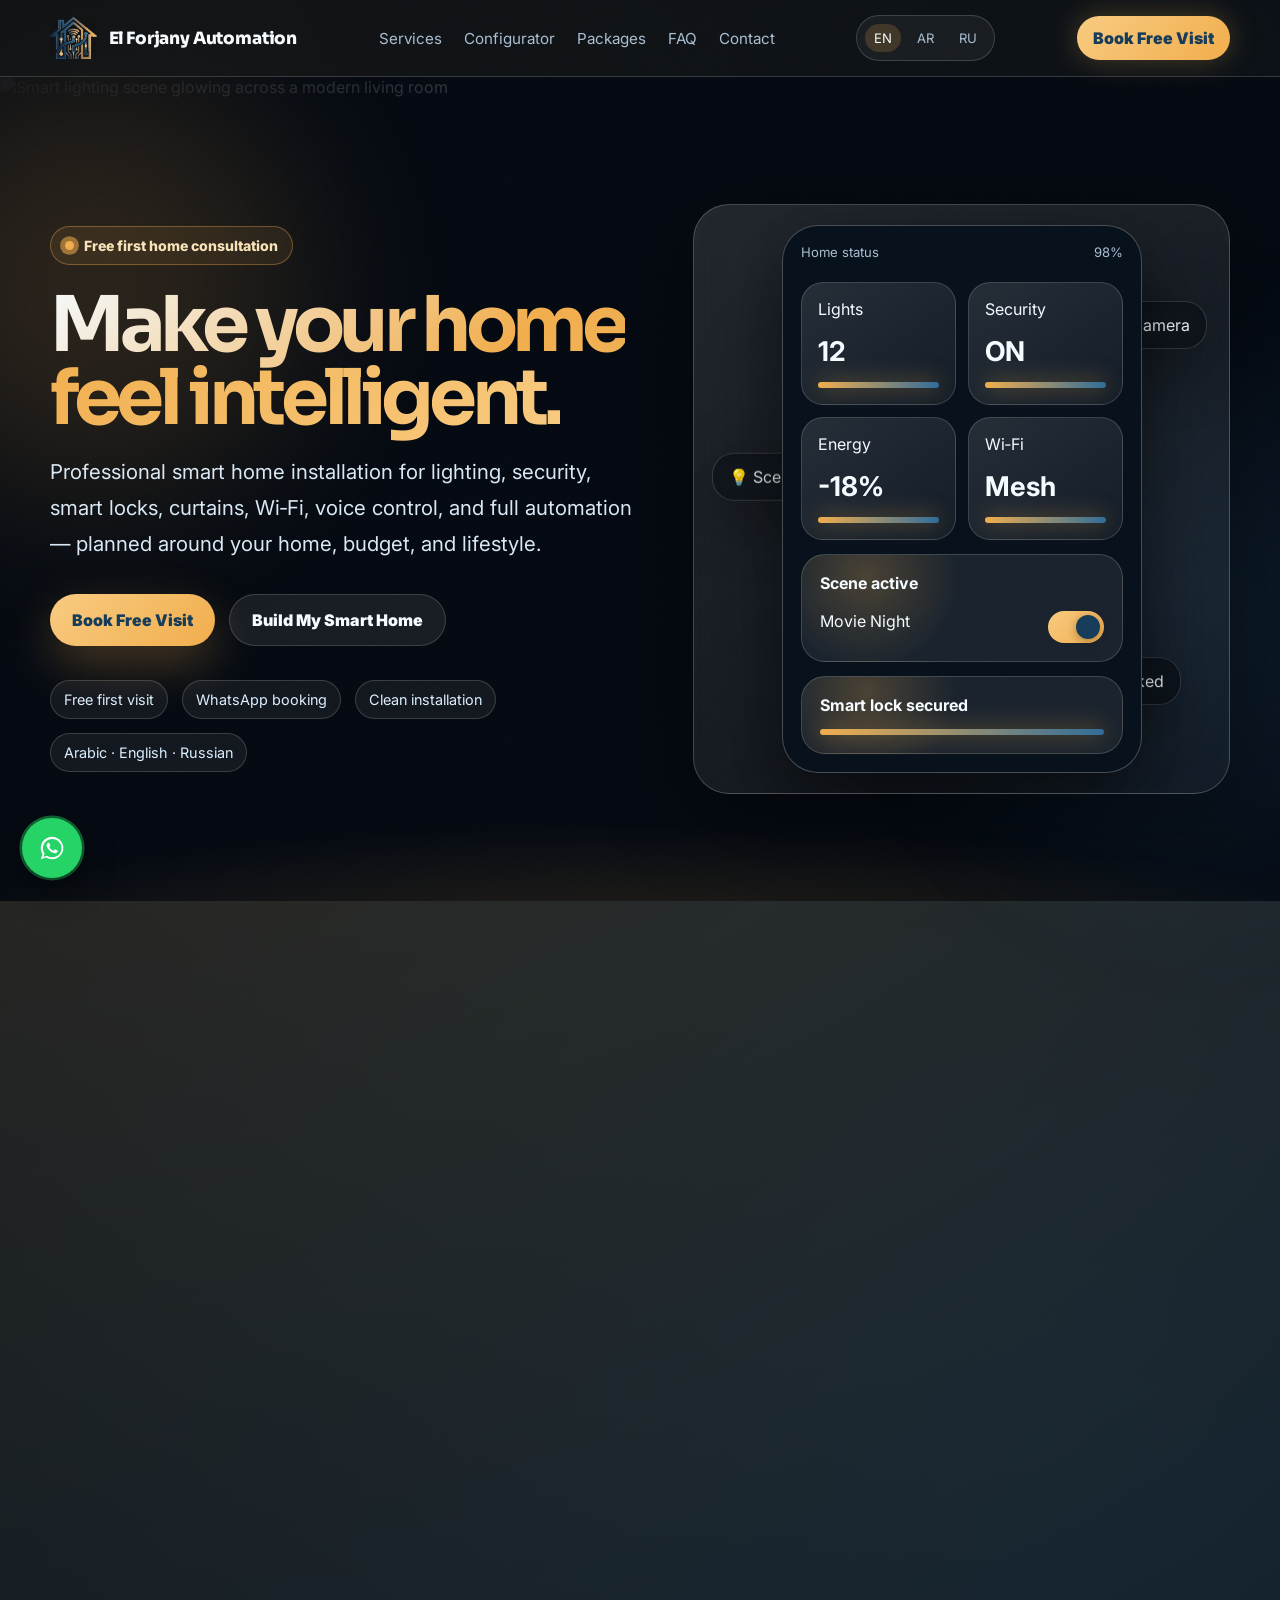
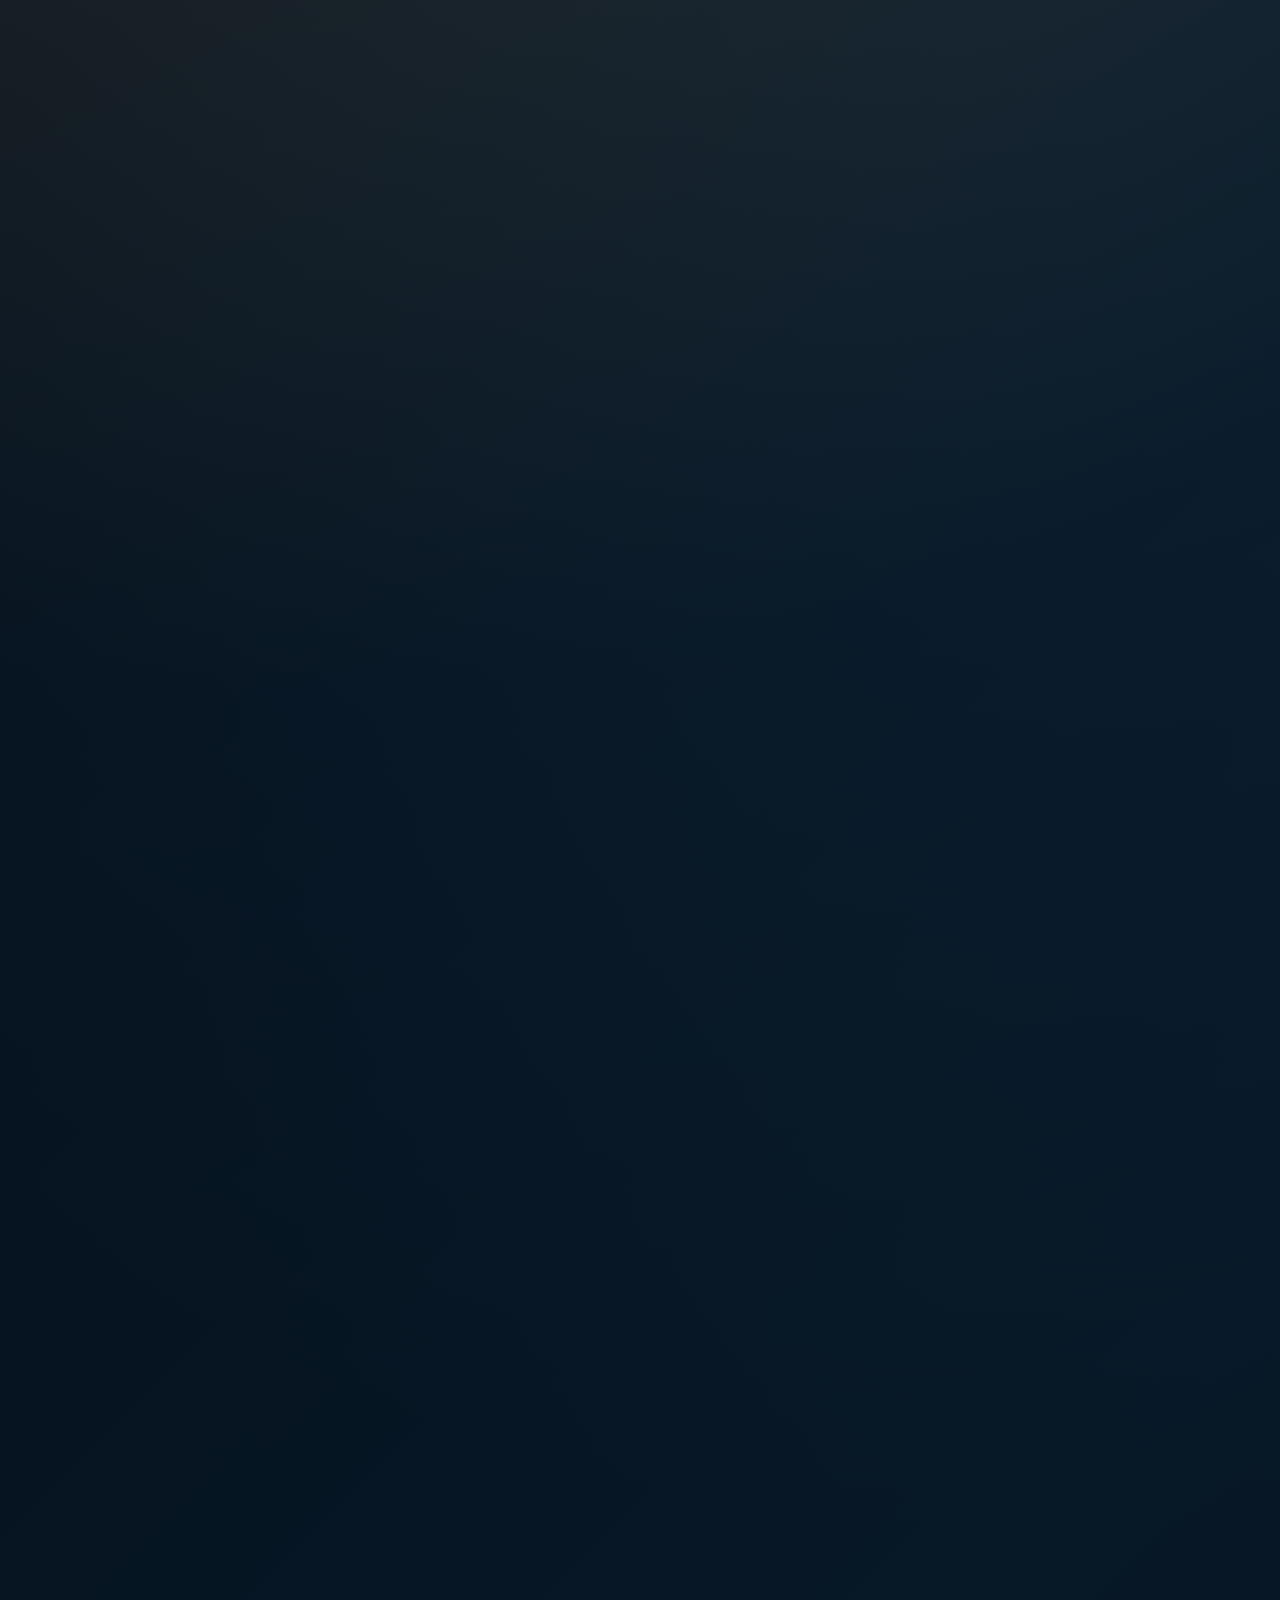
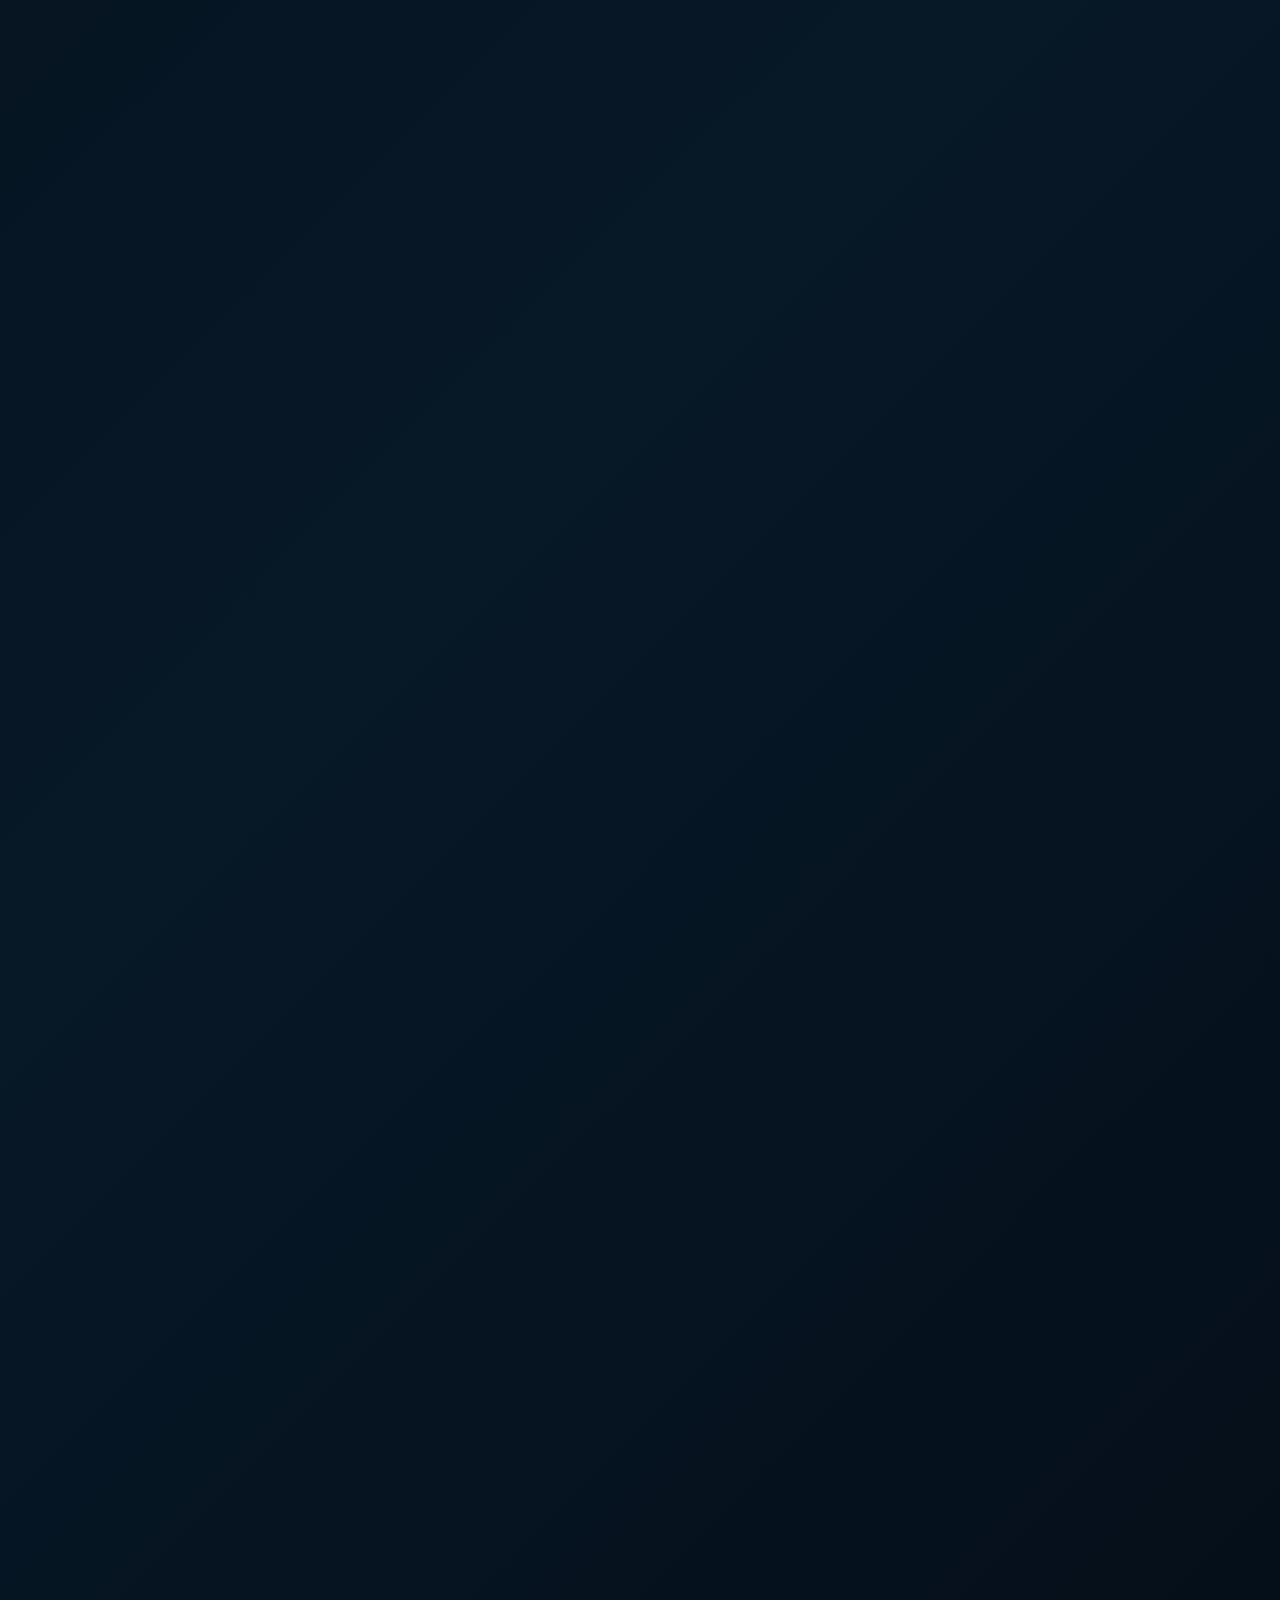
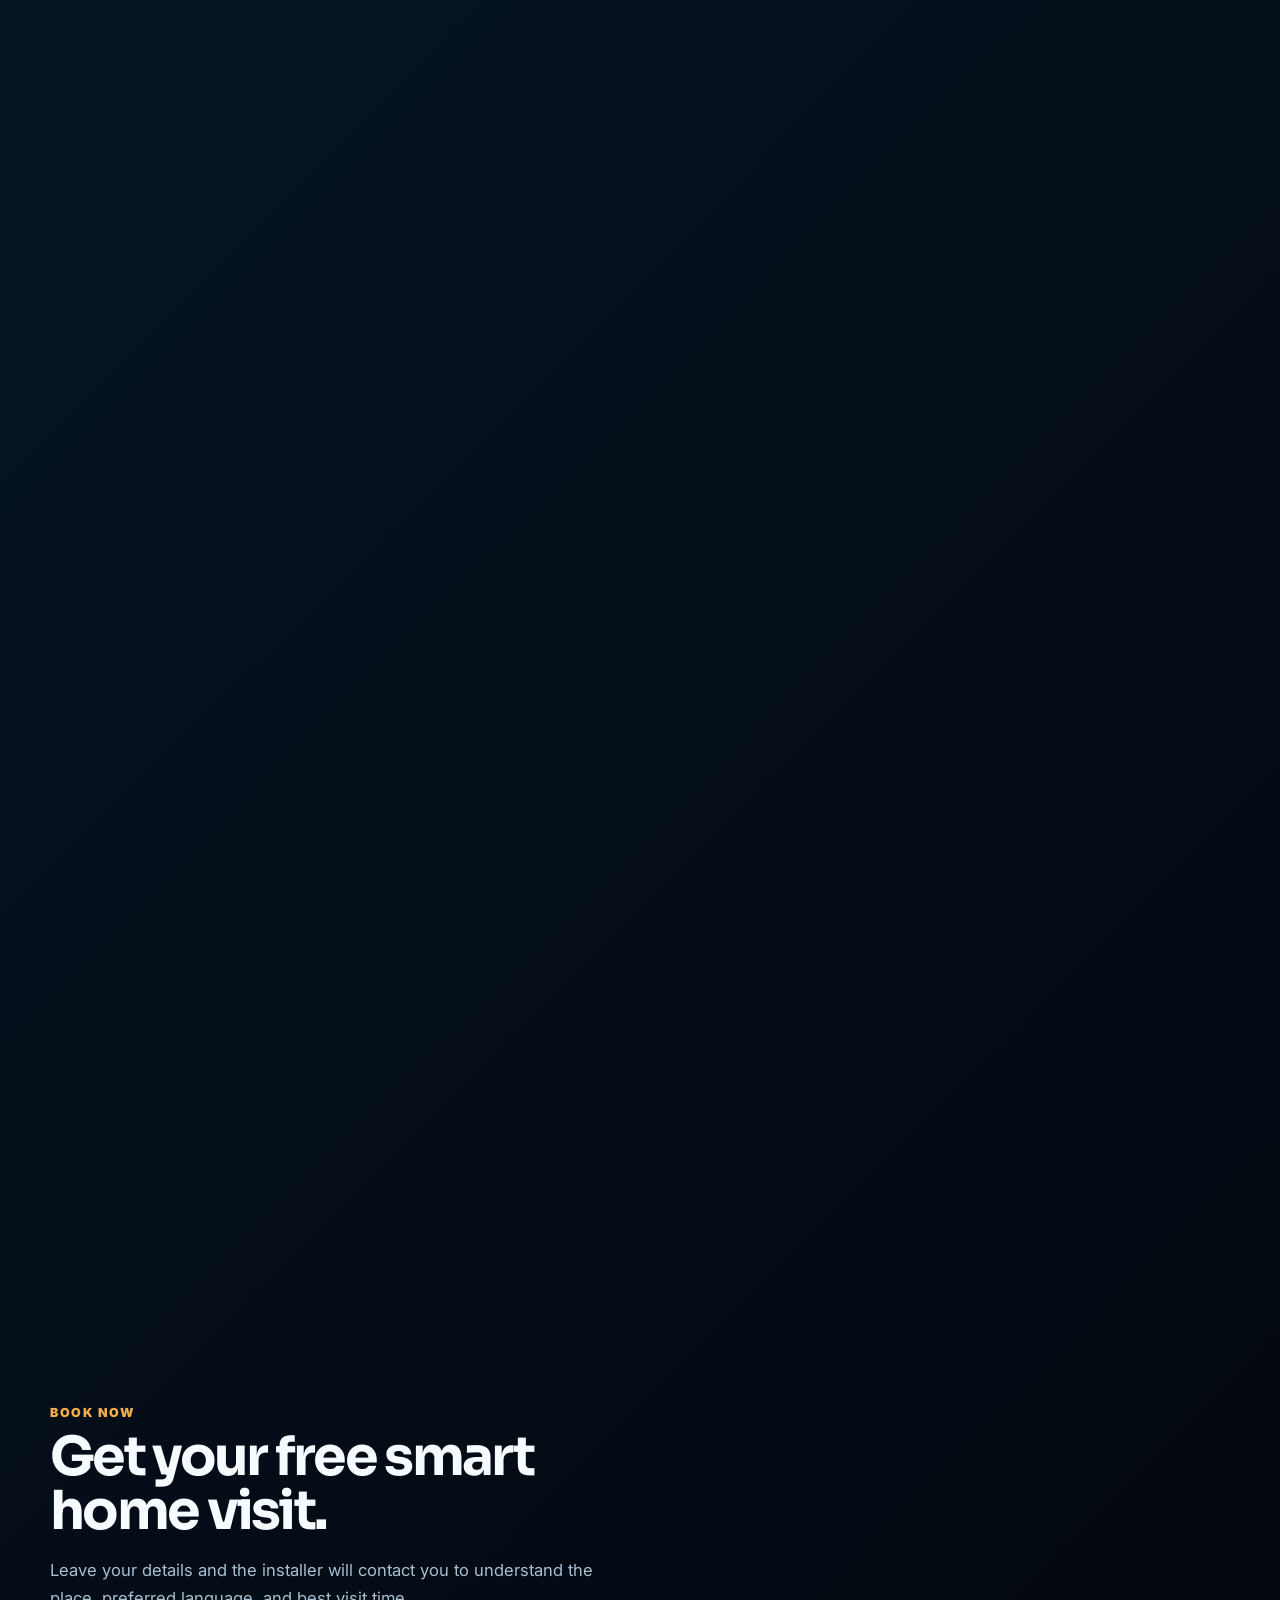
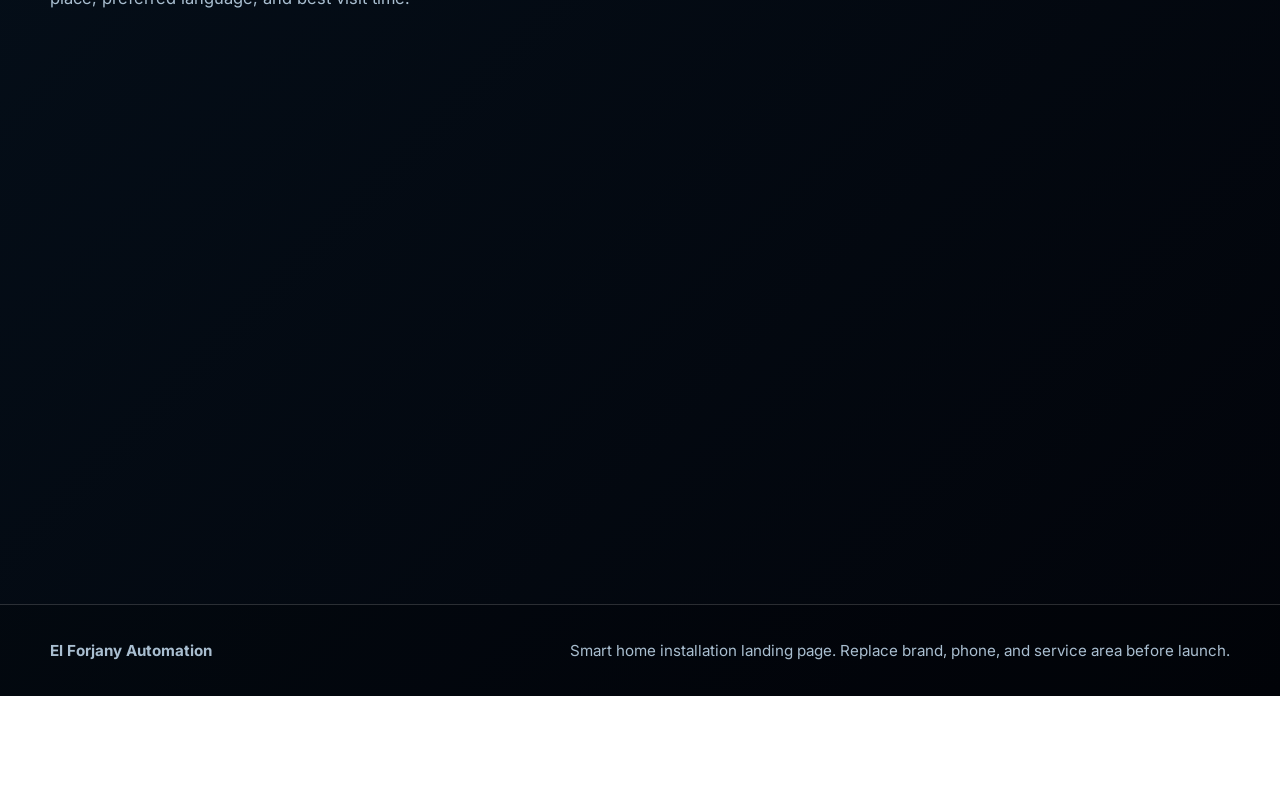
==== smart-home-landing/index.html @ c9a24bd3 "Add files via upload" ====
<!doctype html>
<!--
  FILE: index.html
  PURPOSE: This is the root entry page for visitors who open the domain without /en/, /ar-eg/, or /ru/.
  HOW IT WORKS: It redirects visitors to /en/ by default, while still showing manual language links if redirect fails.
  CHANGE: Replace https://elforjanysmarthome.com/en/ with your real English URL after buying the domain.
-->
<html lang="en">
<head>
  <!-- Character encoding for multilingual text. -->
  <meta charset="utf-8">
  <!-- Makes the simple language fallback page responsive on phones. -->
  <meta name="viewport" content="width=device-width, initial-scale=1">
  <!-- Basic title for the root redirect page. The language pages have the real SEO titles. -->
  <title>El Forjany Automation</title>
  <!-- Favicon, matches the language pages. -->
  <link rel="icon" type="image/png" sizes="32x32" href="assets/favicon-32.png">
  <link rel="apple-touch-icon" href="assets/apple-touch-icon.png">
  <!-- Redirects immediately to the English version. Change url=en/ to ar-eg/ if Arabic should be default. -->
  <meta http-equiv="refresh" content="0; url=en/">
  <!-- Canonical says the default version is English. Replace elforjanysmarthome.com with the real domain. -->
  <link rel="canonical" href="https://elforjanysmarthome.com/en/">
</head>
<body>
  <!-- Manual language links for users/search engines if automatic redirect does not happen. -->
  <p><a href="en/">English</a> · <a href="ar-eg/">العربية</a> · <a href="ru/">Русский</a></p>
</body>
</html>
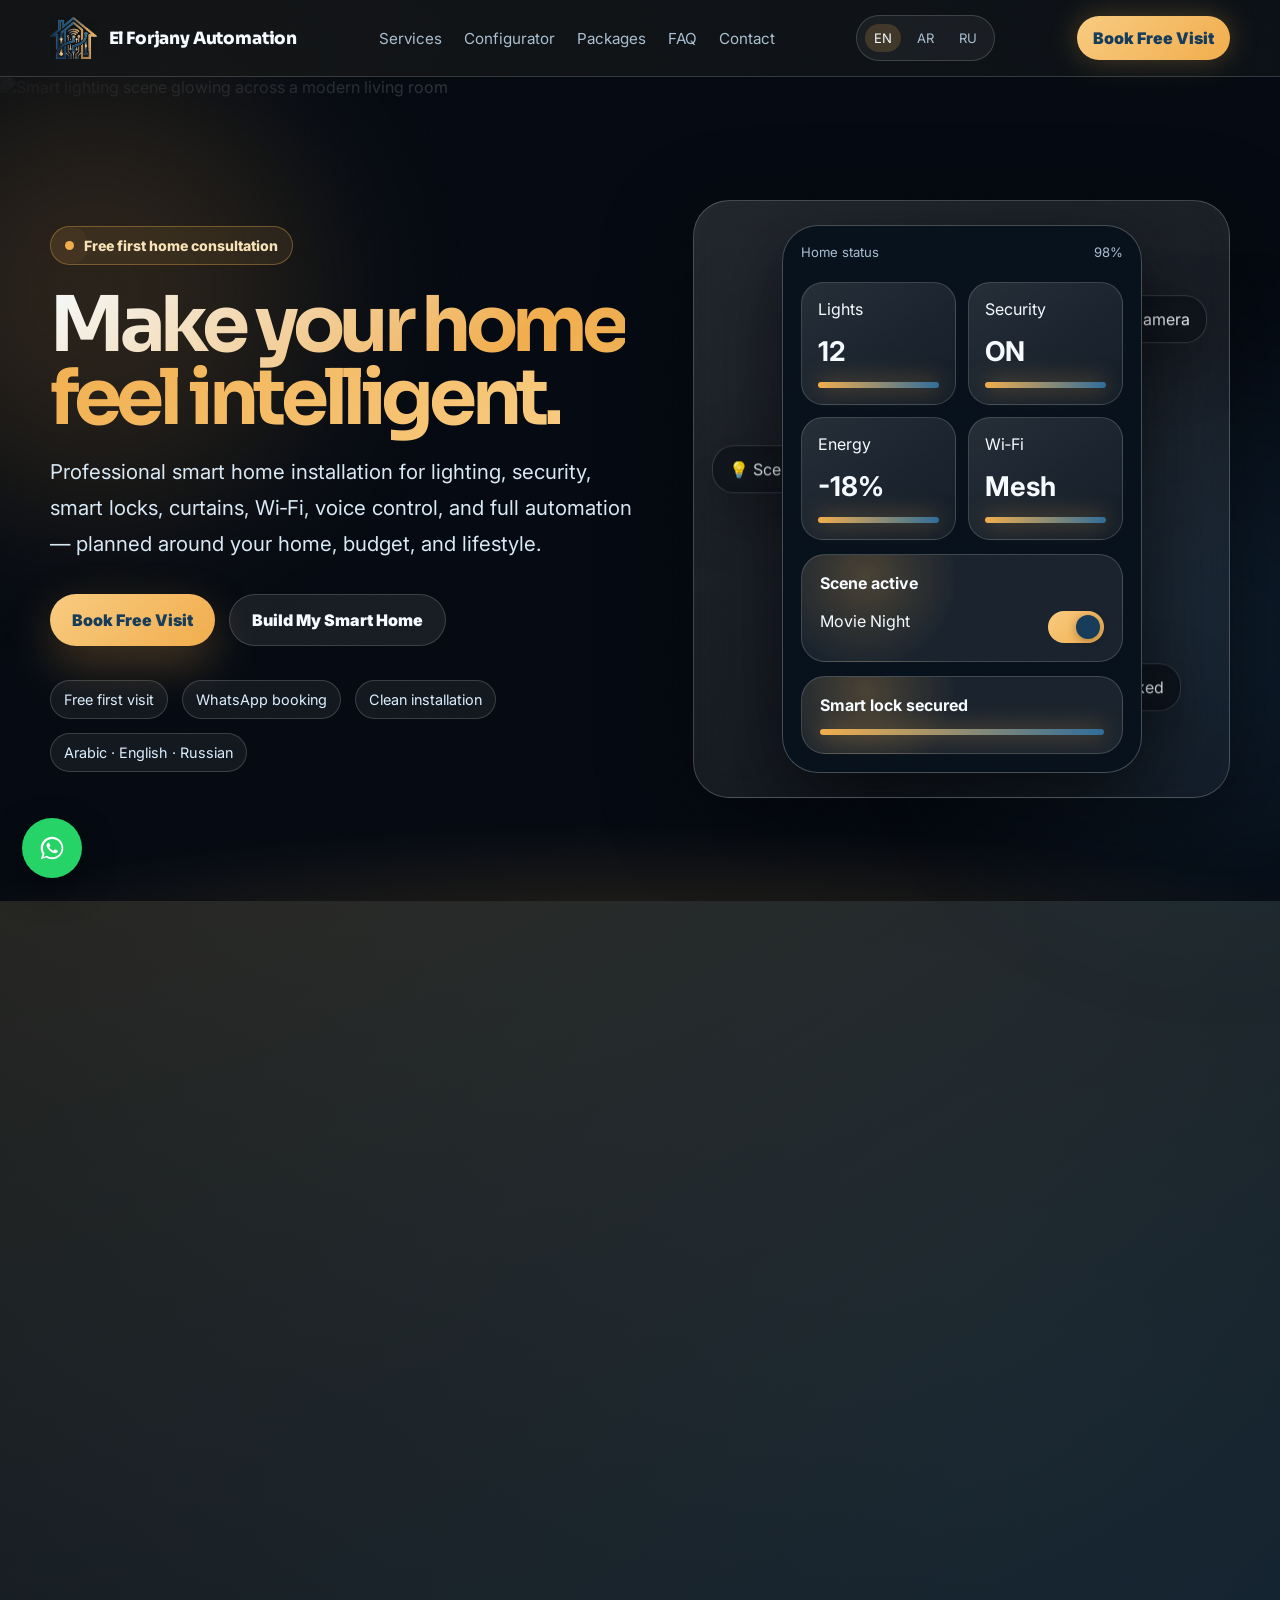
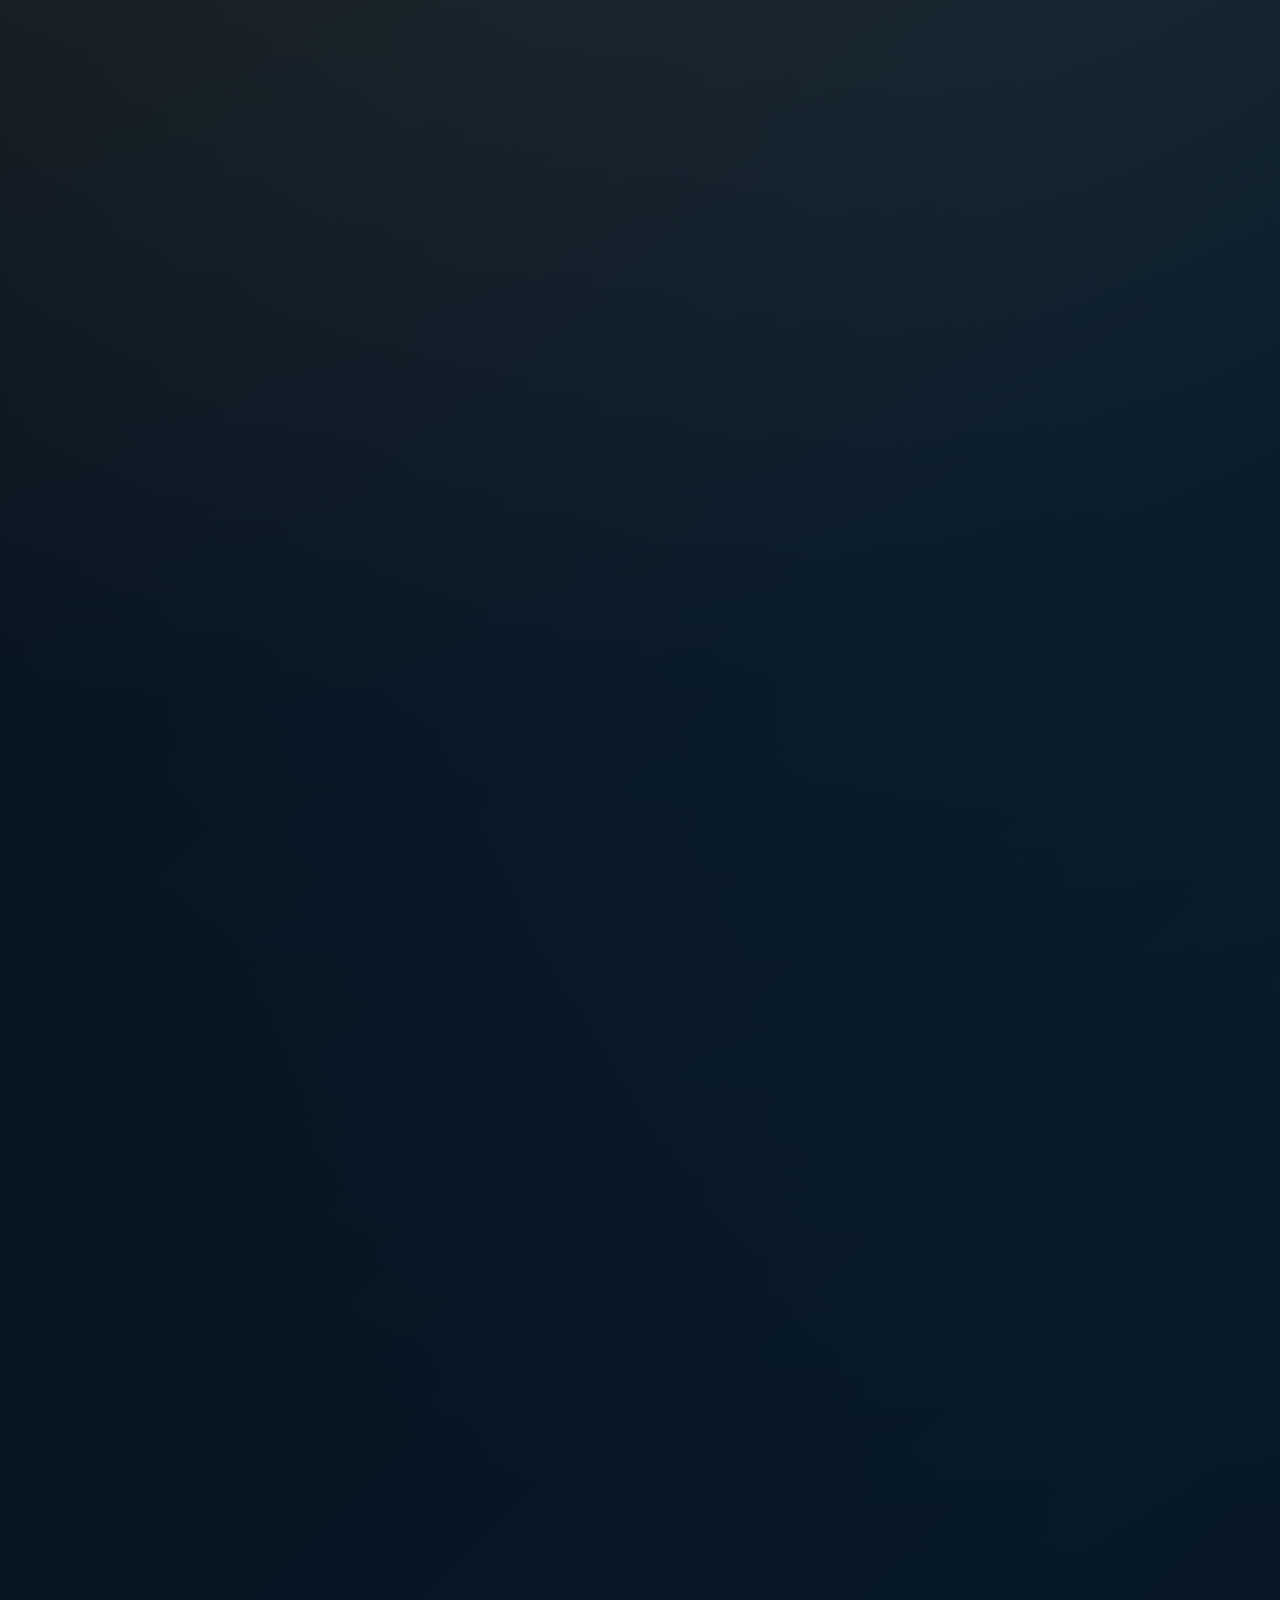
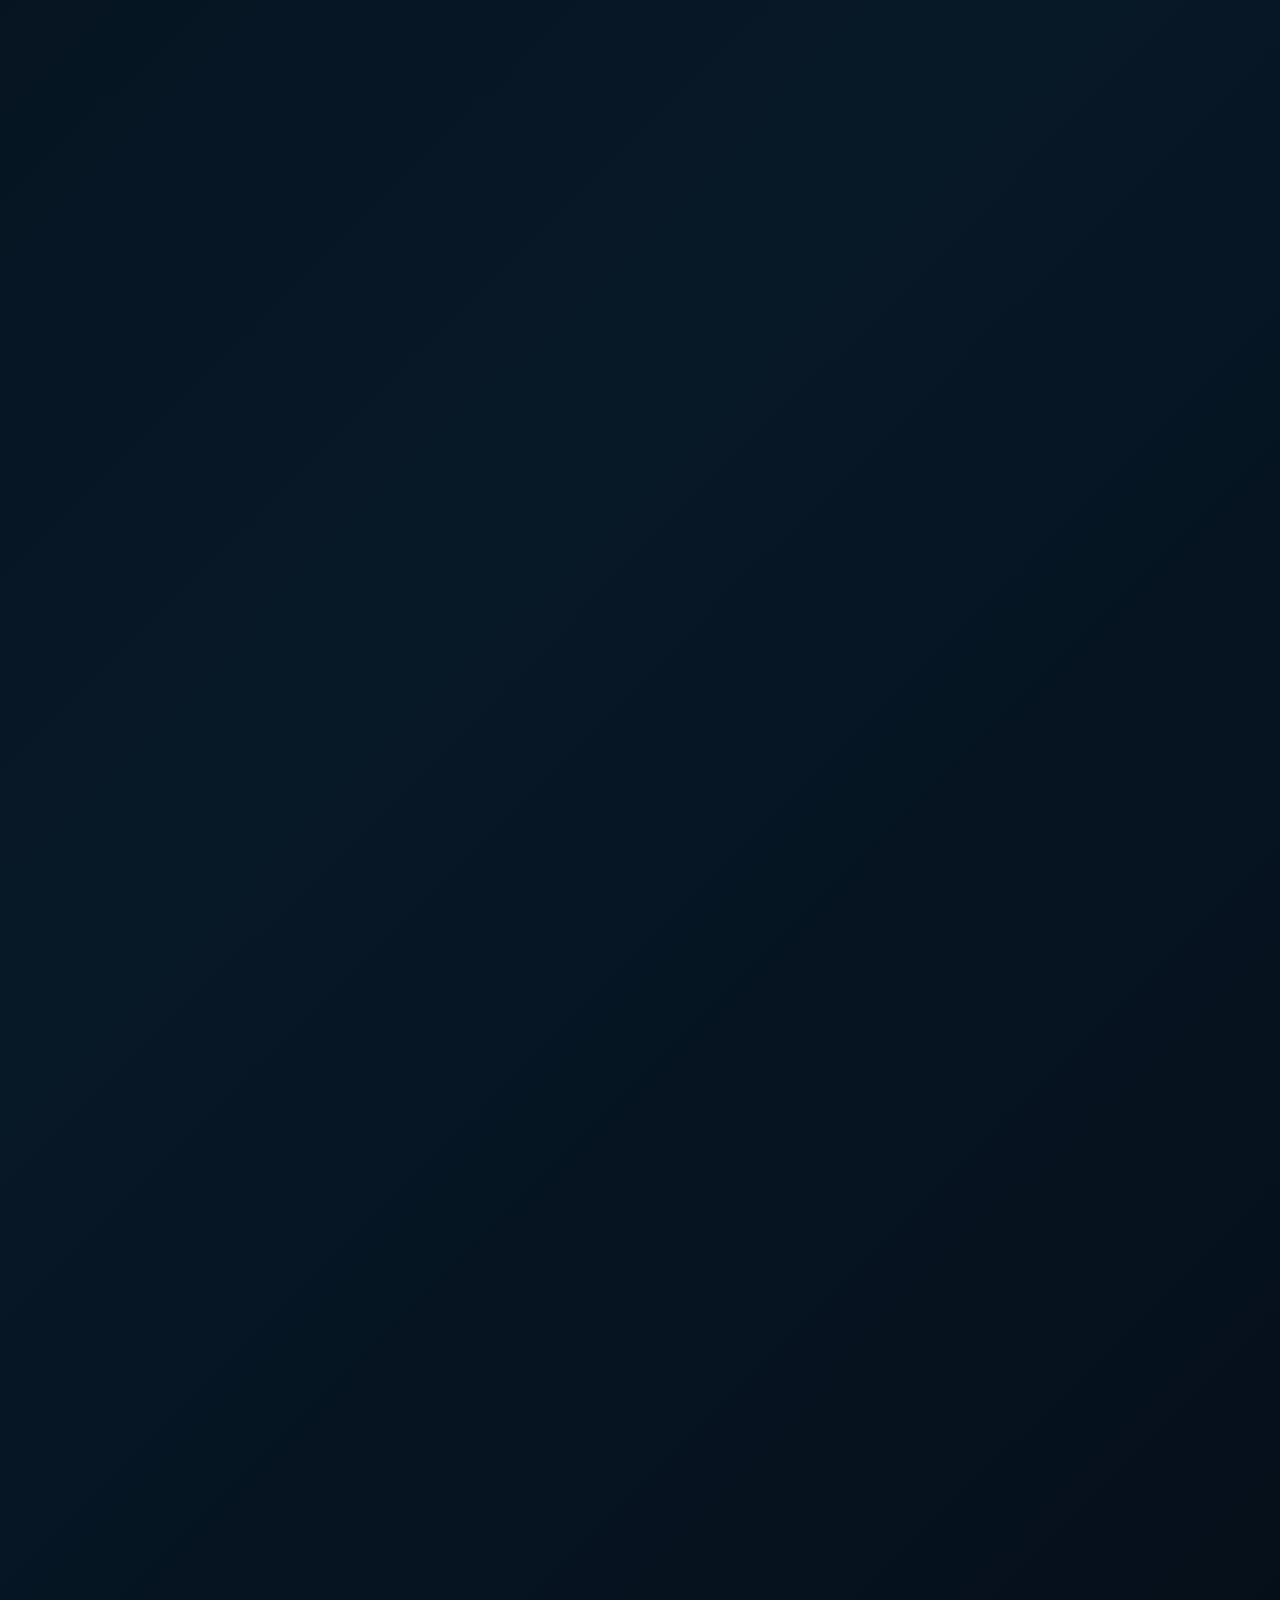
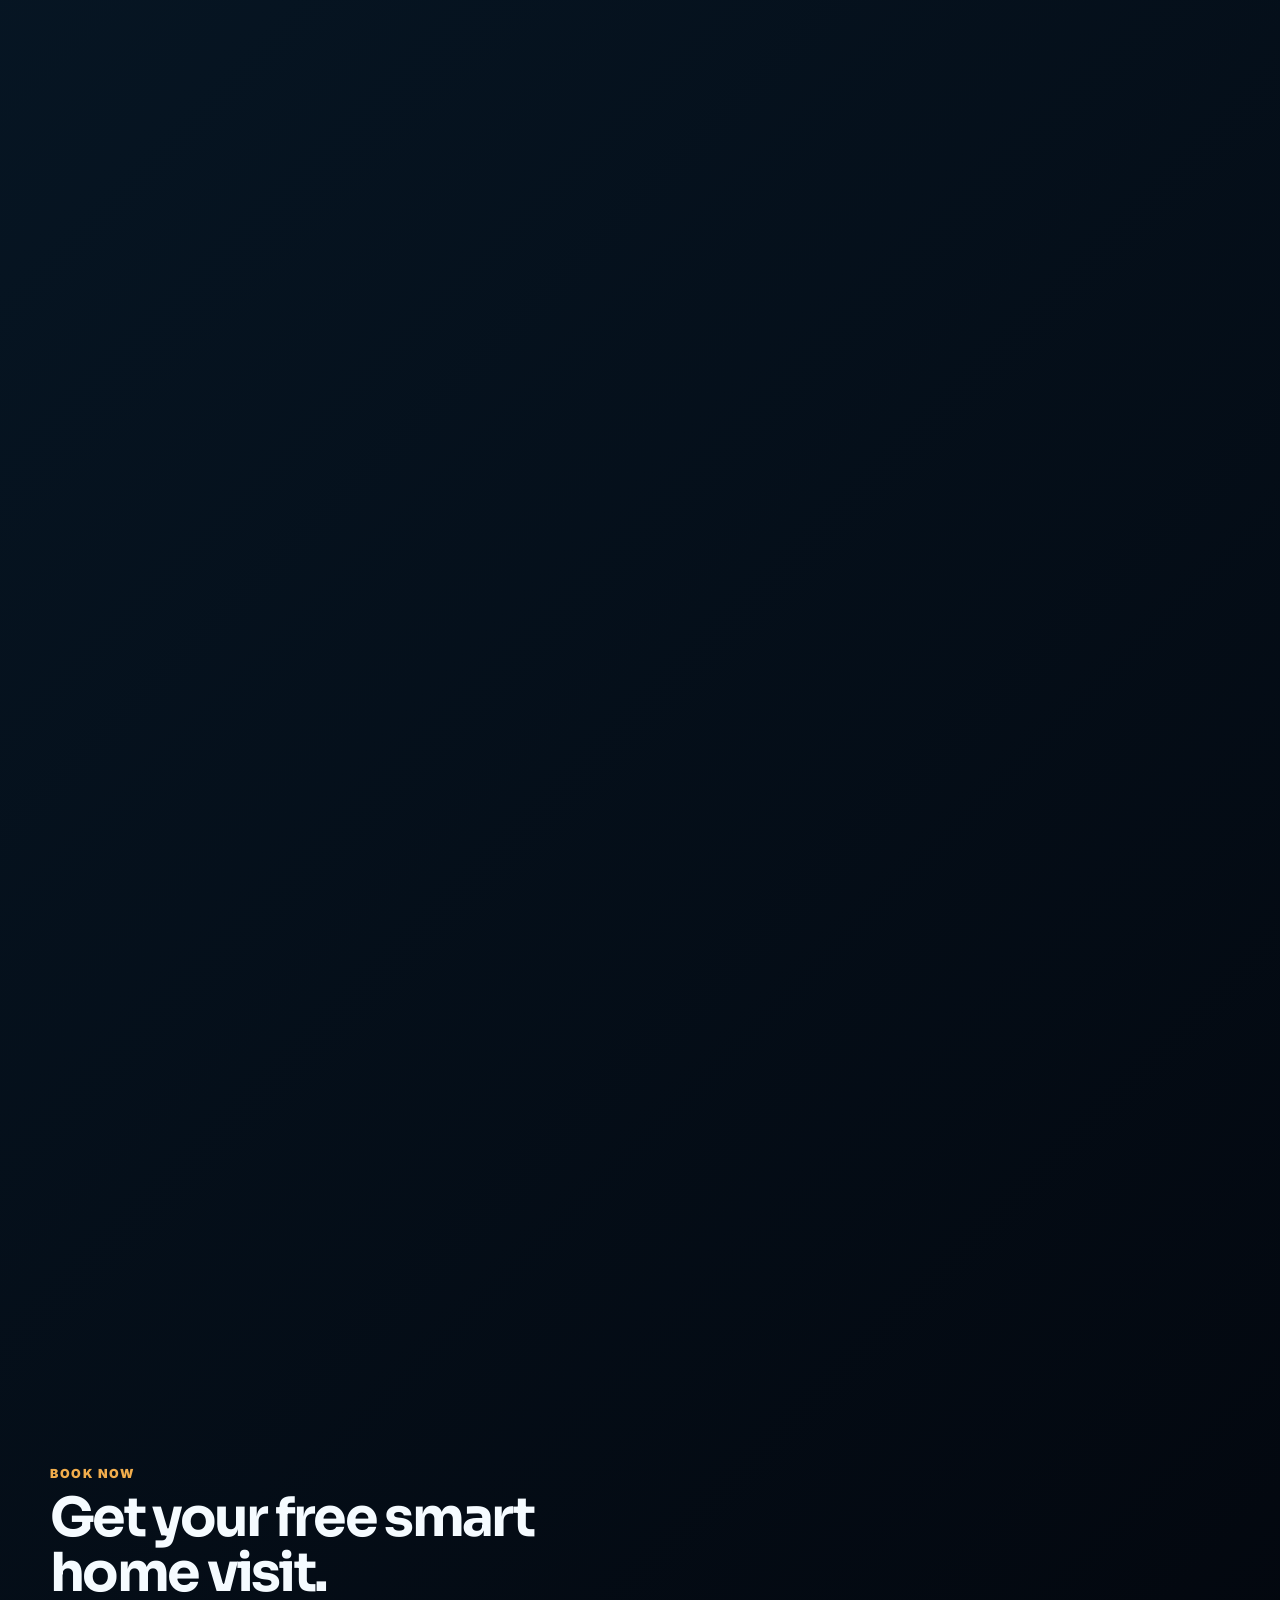
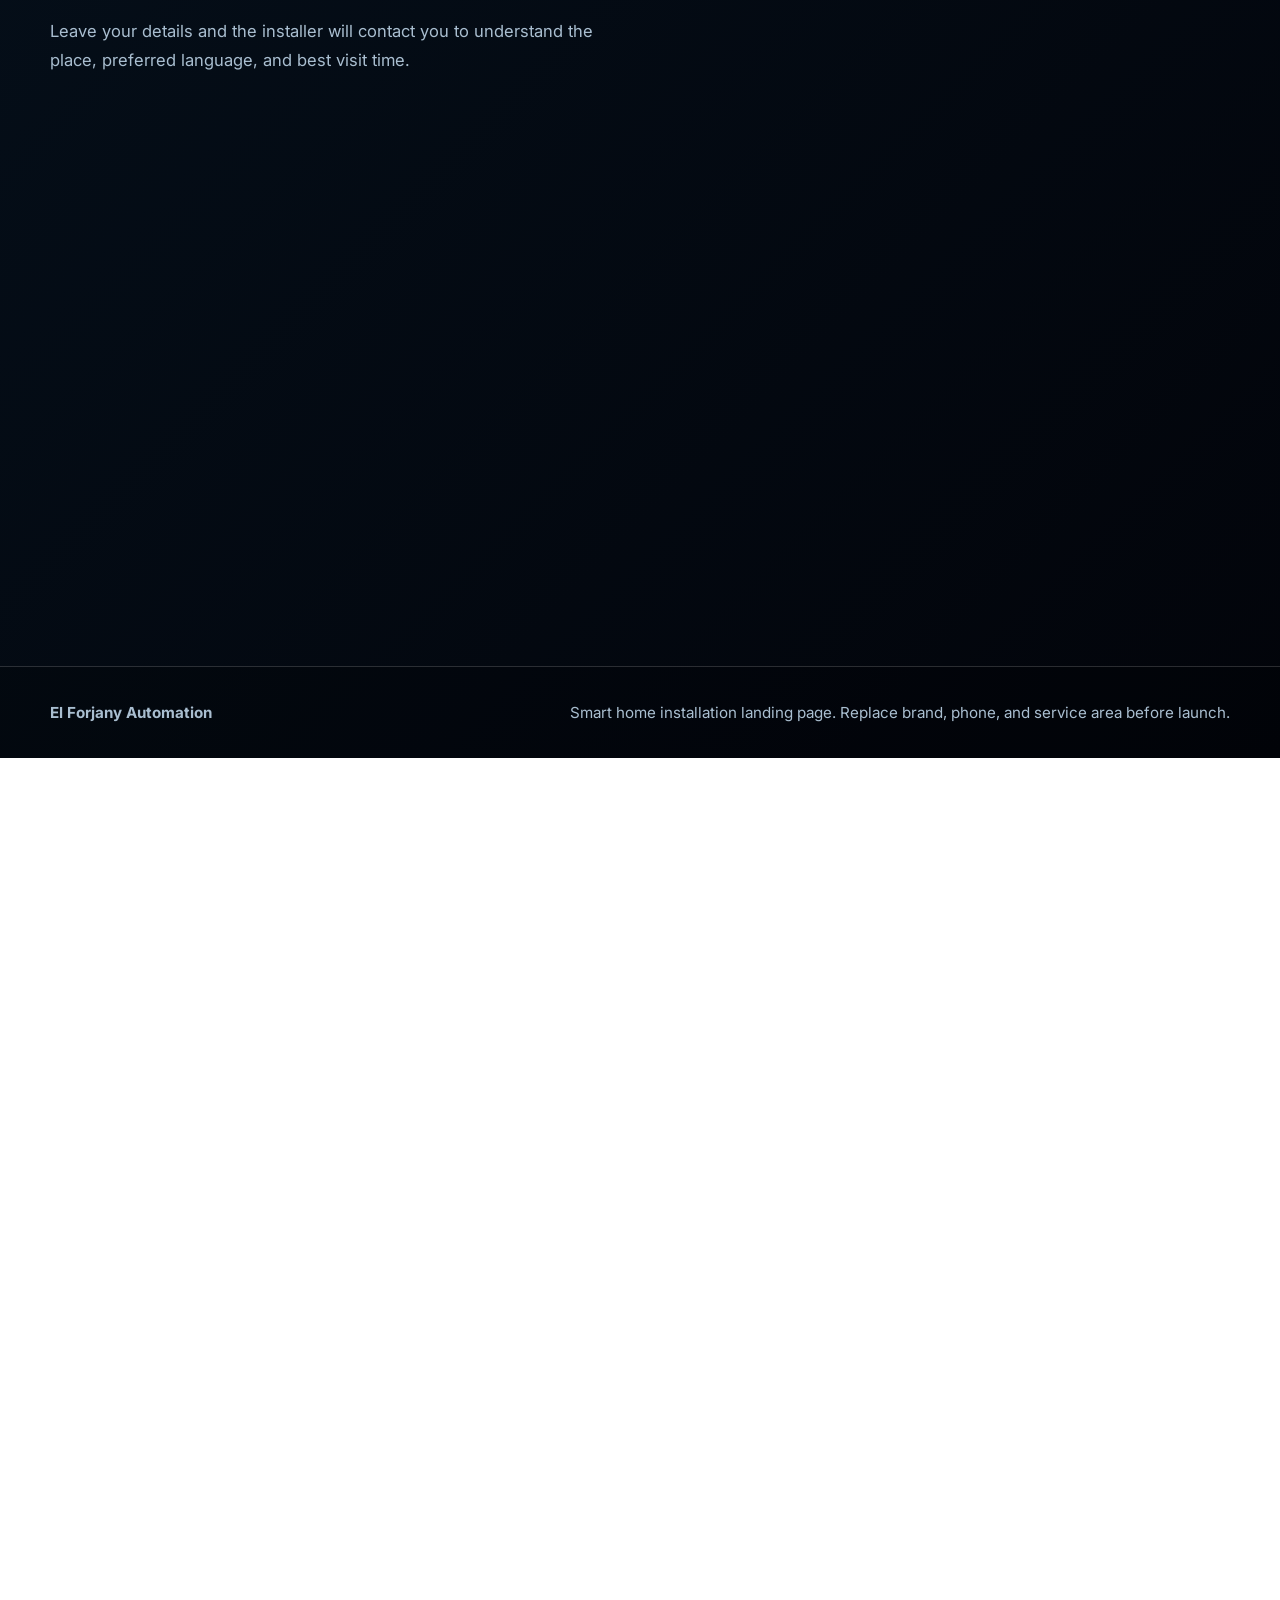
==== commit 13211c39: "Add files via upload" ====
--- a/smart-home-landing/index.html
+++ b/smart-home-landing/index.html
@@ -16,14 +16,14 @@
   <!-- Favicon, matches the language pages. -->
   <link rel="icon" type="image/png" sizes="32x32" href="assets/favicon-32.png">
   <link rel="apple-touch-icon" href="assets/apple-touch-icon.png">
-  <!-- Redirects immediately to the English version. Change url=en/ to ar-eg/ if Arabic should be default. -->
-  <meta http-equiv="refresh" content="0; url=en/">
+  <!-- Redirects immediately to the English version. Change url=en/en.html to ar-eg/ar-eg.html if Arabic should be default. -->
+  <meta http-equiv="refresh" content="0; url=en/en.html">
   <!-- Canonical says the default version is English. Replace elforjanysmarthome.com with the real domain. -->
-  <link rel="canonical" href="https://elforjanysmarthome.com/en/">
+  <link rel="canonical" href="https://elforjanysmarthome.com/en/en.html">
 </head>
 <body>
   <!-- Manual language links for users/search engines if automatic redirect does not happen. -->
-  <p><a href="en/">English</a> · <a href="ar-eg/">العربية</a> · <a href="ru/">Русский</a></p>
+  <p><a href="en/en.html">English</a> · <a href="ar-eg/ar-eg.html">العربية</a> · <a href="ru/ru.html">Русский</a></p>
 </body>
 </html>
-
+
